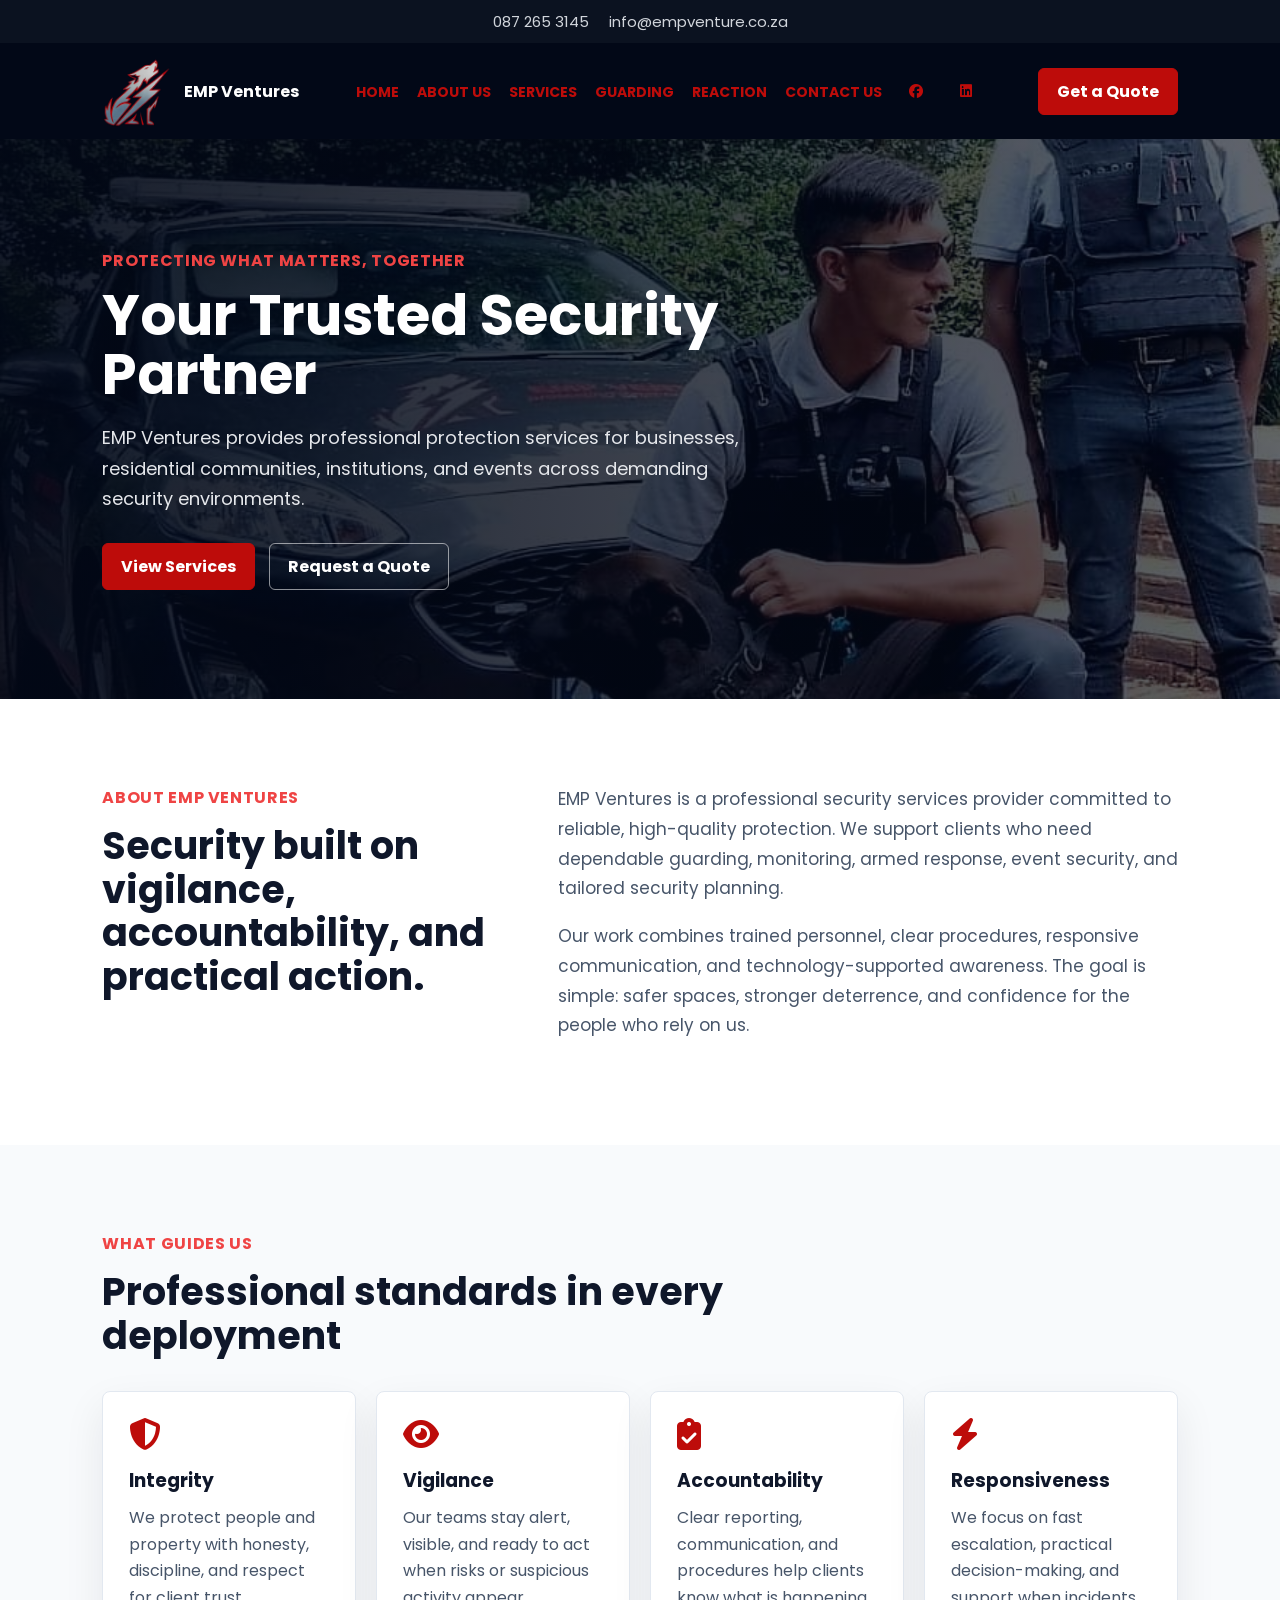
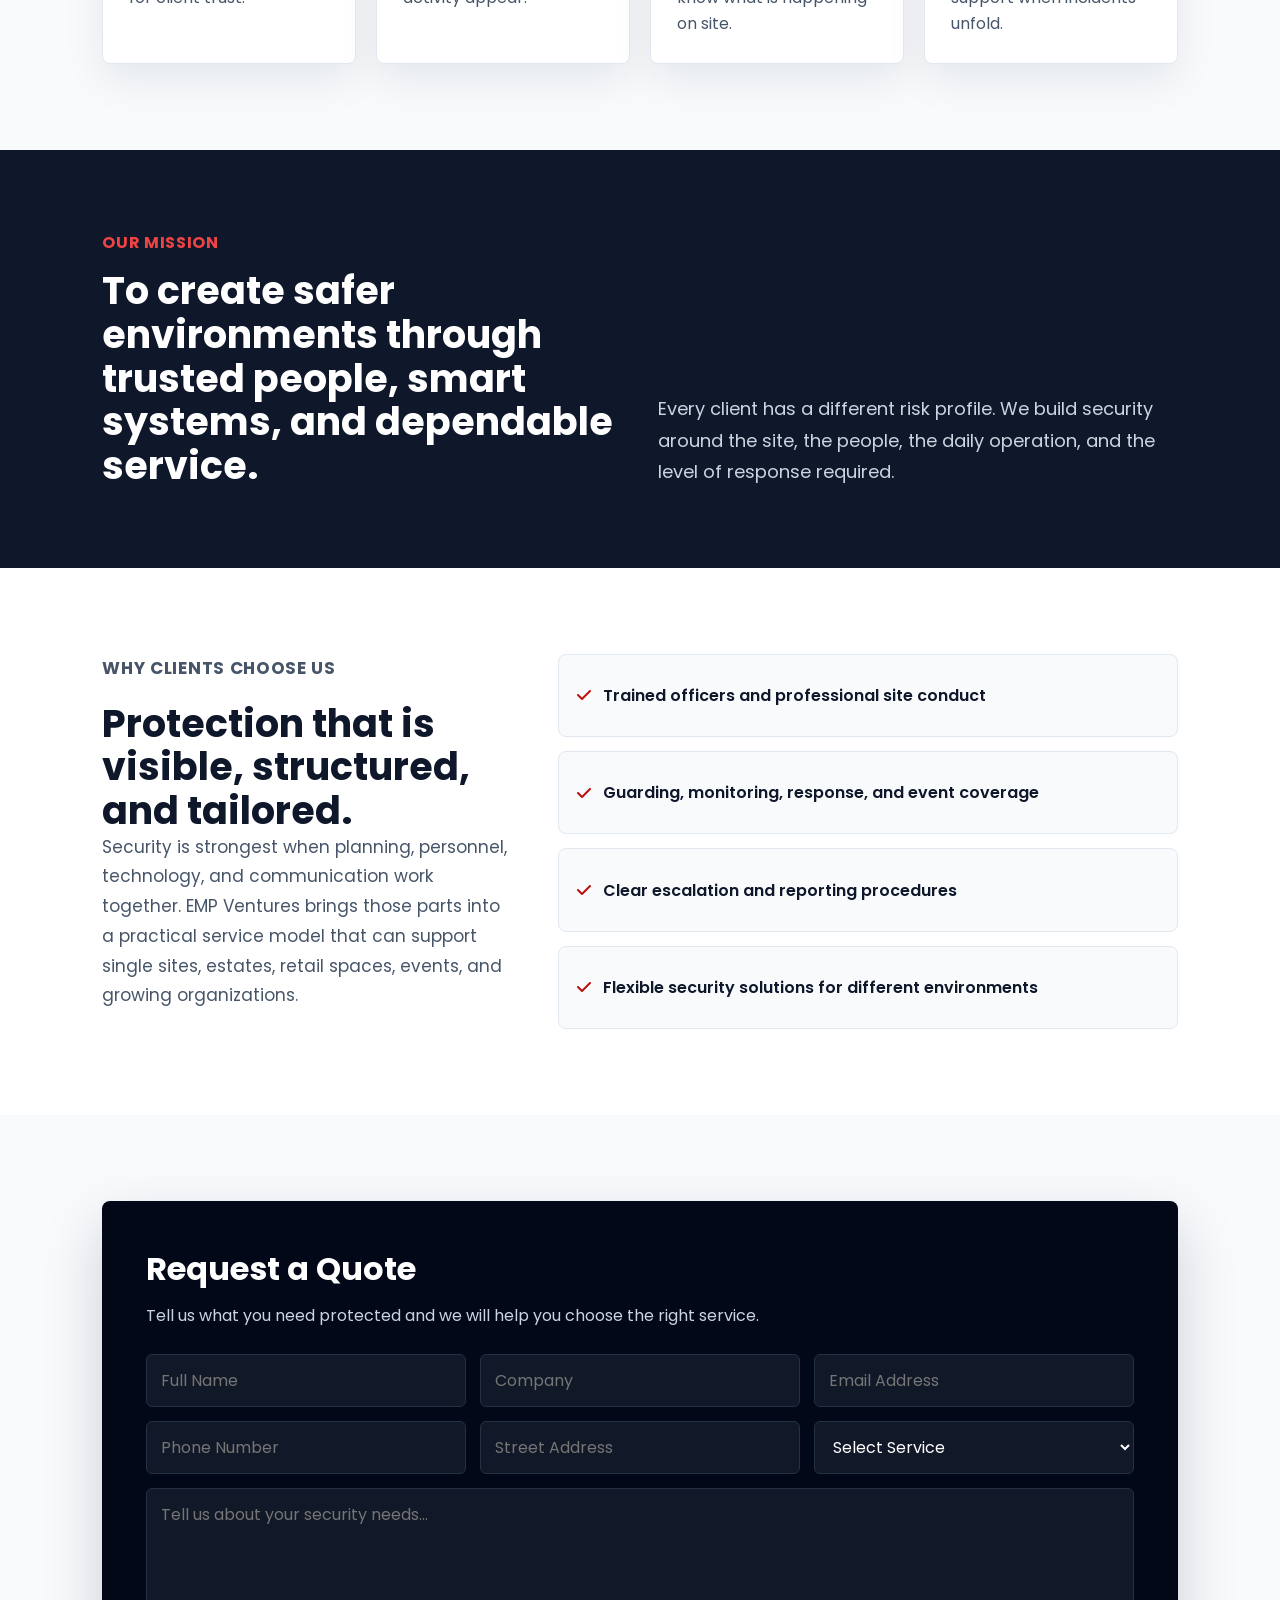
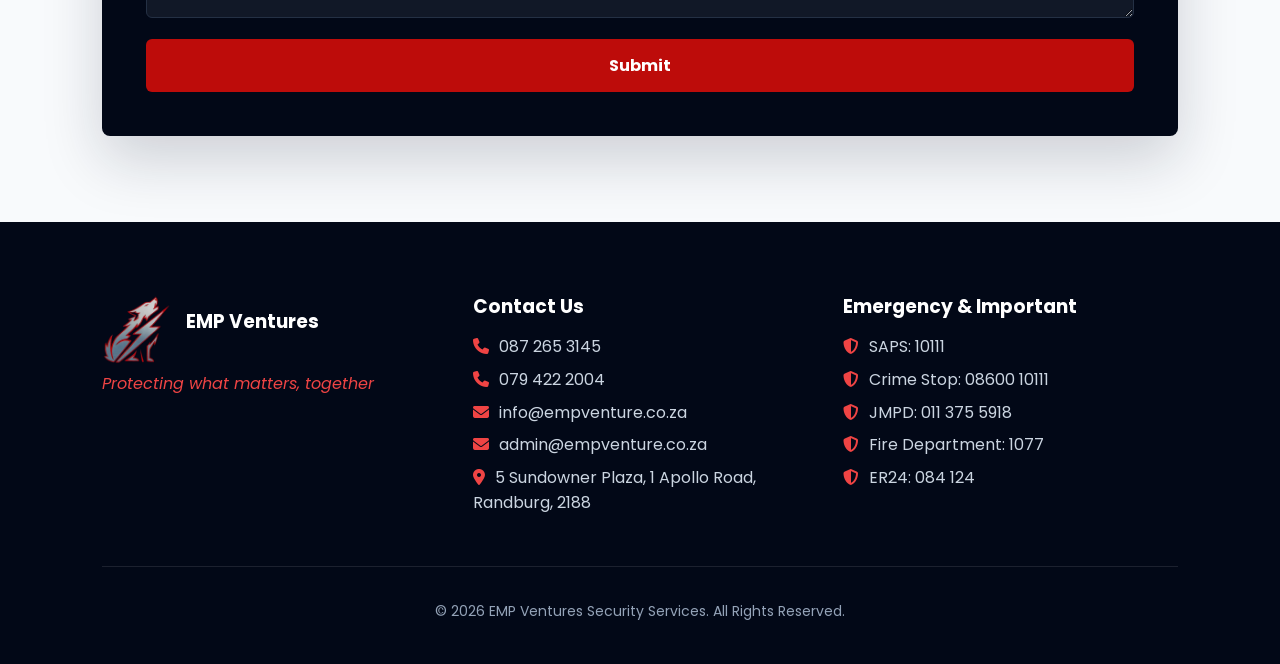
==== About.html @ 0e872306 "Initial commit" ====
<!DOCTYPE html>
<html lang="en">
<head>
    <meta charset="UTF-8">
    <meta name="viewport" content="width=device-width, initial-scale=1.0">
    <meta name="description" content="Learn about EMP Ventures, a professional security company focused on reliable protection, vigilance, accountability, and client-focused service.">
    <title>About Us | EMP Ventures Security Services</title>
    <link rel="stylesheet" href="about.css">
    <link rel="stylesheet" href="https://cdnjs.cloudflare.com/ajax/libs/font-awesome/6.5.0/css/all.min.css">
    <link href="https://fonts.googleapis.com/css2?family=Poppins:wght@300;400;500;600;700&display=swap" rel="stylesheet">
    <link rel="icon" type="image/x-icon" href="images/favicon.ico">
    <script src="script.js" defer></script>
</head>
<body>

    <!-- top bar -->
    <div class="top-bar">
        <div class="top-left">
            <span>087 265 3145</span>
            <span><a href="mailto:info@empventure.co.za">info@empventure.co.za</a></span>
        </div>
    </div>

    <!-- navbar -->

    <header class="header">
        <a href="index.html" class="brand">
            <img src="images/emp-logo-transparent.png" alt="EMP Ventures logo" class="logo">
            <span>EMP Ventures</span>
        </a>

        <nav class="navbar" id="navbar">
            <ul class="nav-links">
                <li><a href="index.html">HOME</a></li>
                <li><a href="About.html">ABOUT US</a></li>

                <li class="dropdown">
                    <a href="Services.html">SERVICES</a>
                    <ul class="dropdown-menu">
                        <li><a href="monitering.html">CCTV Monitoring</a></li>
                        <li><a href="Guarding.html">Guarding</a></li>
                        <li><a href="Events.html">Event Security</a></li>
                        <li><a href="Services.html#specialized">Armed Escorts</a></li>
                        <li><a href="Services.html#specialized">Cash in Transit</a></li>
                    </ul>
                </li>
                <li><a href="Gaurding.html">GUARDING</a></li>
                <li class="dropdown">
                    <a href="Reaction.html">REACTION</a>
                    <ul class="dropdown-menu">
                        <li><a href="rapid.html">Auto Dispatch</a></li>
                        <li><a href="monitering.html">Off-site Monitoring</a></li>
                        <li><a href="Reaction.html">Armed Response</a></li>
                        <li><a href="Reaction.html">Proactive Patrols</a></li>
                    </ul>
                </li>
                <li><a href="Contact.html">CONTACT US</a></li>
                <li><a href="https://www.facebook.com/profile.php?id=61579485742280" class="icon" aria-label="EMP Ventures on Facebook"><i class="fa-brands fa-facebook"></i></a></li>
                <li><a href="https://www.linkedin.com/in/emp-venture-" class="icon" aria-label="EMP Ventures on LinkedIn"><i class="fa-brands fa-linkedin"></i></a></li>
            </ul>
        </nav>

        <a href="#quote" class="btn">Get a Quote</a>
    </header>

    <main>
        <section class="about-hero">
            <div class="hero-copy">
                <p class="eyebrow">Protecting what matters, together</p>
                <h1>Your Trusted Security Partner</h1>
                <p>EMP Ventures provides professional protection services for businesses, residential communities, institutions, and events across demanding security environments.</p>
                <div class="hero-actions">
                    <a href="Services.html" class="btn">View Services</a>
                    <a href="#quote" class="btn outline">Request a Quote</a>
                </div>
            </div>
        </section>

        <section class="about-intro">
            <div class="intro-copy">
                <p class="eyebrow">About EMP Ventures</p>
                <h2>Security built on vigilance, accountability, and practical action.</h2>
            </div>
            <div class="intro-text">
                <p>EMP Ventures is a professional security services provider committed to reliable, high-quality protection. We support clients who need dependable guarding, monitoring, armed response, event security, and tailored security planning.</p>
                <p>Our work combines trained personnel, clear procedures, responsive communication, and technology-supported awareness. The goal is simple: safer spaces, stronger deterrence, and confidence for the people who rely on us.</p>
            </div>
        </section>

        <section class="values-section">
            <div class="section-heading">
                <p class="eyebrow">What guides us</p>
                <h2>Professional standards in every deployment</h2>
            </div>
            <div class="values-grid">
                <article class="value-card">
                    <i class="fa-solid fa-shield-halved"></i>
                    <h3>Integrity</h3>
                    <p>We protect people and property with honesty, discipline, and respect for client trust.</p>
                </article>
                <article class="value-card">
                    <i class="fa-solid fa-eye"></i>
                    <h3>Vigilance</h3>
                    <p>Our teams stay alert, visible, and ready to act when risks or suspicious activity appear.</p>
                </article>
                <article class="value-card">
                    <i class="fa-solid fa-clipboard-check"></i>
                    <h3>Accountability</h3>
                    <p>Clear reporting, communication, and procedures help clients know what is happening on site.</p>
                </article>
                <article class="value-card">
                    <i class="fa-solid fa-bolt"></i>
                    <h3>Responsiveness</h3>
                    <p>We focus on fast escalation, practical decision-making, and support when incidents unfold.</p>
                </article>
            </div>
        </section>

        <section class="mission-band">
            <div>
                <p class="eyebrow">Our mission</p>
                <h2>To create safer environments through trusted people, smart systems, and dependable service.</h2>
            </div>
            <p>Every client has a different risk profile. We build security around the site, the people, the daily operation, and the level of response required.</p>
        </section>

        <section class="why-section">
            <div class="why-copy">
                <p class="eyebrow">Why clients choose us</p>
                <h2>Protection that is visible, structured, and tailored.</h2>
                <p>Security is strongest when planning, personnel, technology, and communication work together. EMP Ventures brings those parts into a practical service model that can support single sites, estates, retail spaces, events, and growing organizations.</p>
            </div>
            <div class="why-list">
                <div><i class="fa-solid fa-check"></i><span>Trained officers and professional site conduct</span></div>
                <div><i class="fa-solid fa-check"></i><span>Guarding, monitoring, response, and event coverage</span></div>
                <div><i class="fa-solid fa-check"></i><span>Clear escalation and reporting procedures</span></div>
                <div><i class="fa-solid fa-check"></i><span>Flexible security solutions for different environments</span></div>
            </div>
        </section>

        <section class="quote" id="quote">
            <div class="quote-container">
                <form action="mailto:tatumkunert444@gmail.com" method="POST" enctype="text/plain">
                    <h2>Request a Quote</h2>
                    <p>Tell us what you need protected and we will help you choose the right service.</p>
                    <div class="input-group">
                        <input type="text" name="full_name" placeholder="Full Name" required>
                        <input type="text" name="company" placeholder="Company" required>
                        <input type="email" name="email" placeholder="Email Address" required>
                    </div>
                    <div class="input-group">
                        <input type="tel" name="phone" placeholder="Phone Number" required>
                        <input type="text" name="address" placeholder="Street Address" required>
                        <select name="service" required>
                            <option value="">Select Service</option>
                            <option>Guarding Services</option>
                            <option>CCTV Monitoring</option>
                            <option>Armed Response</option>
                            <option>Event Security</option>
                        </select>
                    </div>
                    <textarea name="message" placeholder="Tell us about your security needs..." required></textarea>
                    <button type="submit">Submit</button>
                </form>
            </div>
        </section>
    </main>

    <footer class="footer">
        <div class="footer-container">
            <div class="footer-col">
                <div class="footer-brand">
                    <img src="images/emp-logo-transparent.png" alt="EMP Ventures logo" class="logo">
                    <h3>EMP Ventures</h3>
                </div>
                <p class="slogan">Protecting what matters, together</p>
            </div>
            <div class="footer-col">
                <h3>Contact Us</h3>
                <p><i class="fas fa-phone"></i>087 265 3145</p>
                <p><i class="fas fa-phone"></i>079 422 2004</p>
                <p><i class="fas fa-envelope"></i><a href="mailto:info@empventure.co.za">info@empventure.co.za</a></p>
                <p><i class="fas fa-envelope"></i><a href="mailto:admin@empventure.co.za">admin@empventure.co.za</a></p>
                <p><i class="fas fa-map-marker-alt"></i>5 Sundowner Plaza, 1 Apollo Road, Randburg, 2188</p>
            </div>
            <div class="footer-col">
                <h3>Emergency & Important</h3>
                <p><i class="fas fa-shield-alt"></i>SAPS: 10111</p>
                <p><i class="fas fa-shield-alt"></i>Crime Stop: 08600 10111</p>
                <p><i class="fas fa-shield-alt"></i>JMPD: 011 375 5918</p>
                <p><i class="fas fa-shield-alt"></i>Fire Department: 1077</p>
                <p><i class="fas fa-shield-alt"></i>ER24: 084 124</p>
            </div>
        </div>
        <div class="footer-bottom">
            <p>© 2026 EMP Ventures Security Services. All Rights Reserved.</p>
        </div>
    </footer>
</body>
</html>
---- about.css ----
* {
    box-sizing: border-box;
}

html {
    scroll-behavior: smooth;
}

body {
    margin: 0;
    background: #f8fafc;
    color: #0f172a;
    font-family: 'Poppins', sans-serif;
}

a {
    color: inherit;
}

.top-bar {
    background: #0b1220;
    color: #d1d5db;
    padding: 10px 8%;
    font-size: 15px;
}

.top-left {
    display: flex;
    justify-content: center;
    gap: 20px;
    flex-wrap: wrap;
}

.top-bar a {
    color: #d1d5db;
    text-decoration: none;
}

.top-bar a:hover {
    color: #ef4444;
}

.header {
    position: sticky;
    top: 0;
    z-index: 1000;
    display: flex;
    align-items: center;
    justify-content: space-between;
    gap: 24px;
    padding: 12px 8%;
    background: #020817;
    color: #bd0c0a;
}

.brand {
    display: flex;
    align-items: center;
    gap: 10px;
    color: white;
    text-decoration: none;
    font-weight: 700;
    white-space: nowrap;
}

.logo {
    width: 72px;
    height: auto;
    display: block;
}

.nav-links {
    display: flex;
    align-items: center;
    gap: 18px;
    margin: 0;
    padding: 0;
    list-style: none;
}

.nav-links a {
    color: #bd0c0a;
    font-size: 14px;
    font-weight: 700;
    text-decoration: none;
}

.nav-links a:hover,
.nav-links a:focus {
    color: white;
}

.dropdown {
    position: relative;
}

.dropdown-menu {
    position: absolute;
    top: 100%;
    left: 0;
    min-width: 220px;
    padding: 8px;
    margin: 10px 0 0;
    list-style: none;
    background: #111827;
    border: 1px solid rgba(255, 255, 255, 0.08);
    border-radius: 8px;
    box-shadow: 0 18px 35px rgba(0, 0, 0, 0.35);
    opacity: 0;
    visibility: hidden;
    transform: translateY(8px);
    transition: opacity 0.2s ease, transform 0.2s ease, visibility 0.2s ease;
}

.dropdown:hover .dropdown-menu,
.dropdown:focus-within .dropdown-menu {
    opacity: 1;
    visibility: visible;
    transform: translateY(0);
}

.dropdown-menu a {
    display: block;
    padding: 10px 12px;
    color: white;
    font-weight: 500;
    border-radius: 6px;
}

.dropdown-menu a:hover,
.dropdown-menu a:focus {
    background: rgba(189, 12, 10, 0.16);
    color: #ff6b6b;
}

.icon {
    display: inline-flex;
    align-items: center;
    justify-content: center;
    width: 32px;
    height: 32px;
}

.btn {
    display: inline-flex;
    align-items: center;
    justify-content: center;
    min-height: 42px;
    padding: 10px 18px;
    background: #bd0c0a;
    color: white;
    border: 1px solid #bd0c0a;
    border-radius: 6px;
    font-weight: 700;
    text-decoration: none;
    transition: background 0.2s ease, border-color 0.2s ease, color 0.2s ease;
}

.btn:hover,
.btn:focus {
    background: #111827;
    border-color: #111827;
}

.btn.outline {
    background: transparent;
    border-color: rgba(255, 255, 255, 0.55);
}

.btn.outline:hover,
.btn.outline:focus {
    background: white;
    color: #111827;
}

.about-hero {
    min-height: 560px;
    display: flex;
    align-items: center;
    padding: 90px 8%;
    color: white;
    background:
        linear-gradient(90deg, rgba(2, 8, 23, 0.92), rgba(2, 8, 23, 0.62)),
        url("images/about-us.jpeg") center/cover no-repeat;
}

.hero-copy {
    max-width: 760px;
}

.eyebrow {
    margin: 0 0 14px;
    color: #ef4444;
    font-weight: 700;
    letter-spacing: 0.04em;
    text-transform: uppercase;
}

.about-hero h1 {
    margin: 0 0 18px;
    font-size: 56px;
    line-height: 1.05;
}

.about-hero p:not(.eyebrow) {
    max-width: 680px;
    color: #e5e7eb;
    font-size: 18px;
    line-height: 1.7;
}

.hero-actions {
    display: flex;
    gap: 14px;
    flex-wrap: wrap;
    margin-top: 28px;
}

.about-intro,
.why-section {
    display: grid;
    grid-template-columns: minmax(0, 1fr) minmax(300px, 620px);
    gap: 48px;
    padding: 86px 8%;
    background: white;
}

.about-intro h2,
.section-heading h2,
.mission-band h2,
.why-section h2 {
    margin: 0;
    color: #0f172a;
    font-size: 38px;
    line-height: 1.15;
}

.intro-text p,
.why-copy p {
    margin: 0 0 18px;
    color: #475569;
    font-size: 17px;
    line-height: 1.75;
}

.values-section {
    padding: 86px 8%;
    background: #f8fafc;
}

.section-heading {
    max-width: 760px;
    margin-bottom: 34px;
}

.values-grid {
    display: grid;
    grid-template-columns: repeat(4, minmax(0, 1fr));
    gap: 20px;
}

.value-card {
    padding: 26px;
    background: white;
    border: 1px solid #e2e8f0;
    border-radius: 8px;
    box-shadow: 0 16px 40px rgba(15, 23, 42, 0.08);
}

.value-card i {
    color: #bd0c0a;
    font-size: 32px;
    margin-bottom: 16px;
}

.value-card h3 {
    margin: 0 0 10px;
    color: #0f172a;
}

.value-card p {
    margin: 0;
    color: #475569;
    line-height: 1.65;
}

.mission-band {
    display: grid;
    grid-template-columns: minmax(0, 1fr) minmax(300px, 520px);
    gap: 40px;
    align-items: end;
    padding: 80px 8%;
    background: #0f172a;
    color: white;
}

.mission-band h2 {
    color: white;
}

.mission-band p:not(.eyebrow) {
    margin: 0;
    color: #cbd5e1;
    font-size: 18px;
    line-height: 1.75;
}

.why-list {
    display: grid;
    gap: 14px;
}

.why-list div {
    display: flex;
    align-items: center;
    gap: 12px;
    padding: 18px;
    background: #f8fafc;
    border: 1px solid #e2e8f0;
    border-radius: 8px;
    color: #0f172a;
    font-weight: 600;
}

.why-list i {
    color: #bd0c0a;
}

.quote {
    padding: 86px 8%;
    background: #f8fafc;
}

.quote-container {
    max-width: 1120px;
    margin: 0 auto;
}

form {
    padding: 44px;
    background: #020817;
    color: white;
    border-radius: 8px;
    box-shadow: 0 24px 60px rgba(15, 23, 42, 0.18);
}

form h2 {
    margin: 0 0 10px;
    font-size: 32px;
}

form p {
    margin: 0 0 26px;
    color: #cbd5e1;
}

.input-group {
    display: grid;
    grid-template-columns: repeat(3, minmax(0, 1fr));
    gap: 14px;
    margin-bottom: 14px;
}

input,
select,
textarea {
    width: 100%;
    padding: 13px 14px;
    border: 1px solid #243044;
    border-radius: 6px;
    outline: none;
    background: #111827;
    color: white;
    font: inherit;
}

input:focus,
select:focus,
textarea:focus {
    border-color: #ef4444;
}

textarea {
    min-height: 130px;
    resize: vertical;
    margin-bottom: 14px;
}

button {
    width: 100%;
    padding: 14px;
    border: none;
    border-radius: 6px;
    background: #bd0c0a;
    color: white;
    font: inherit;
    font-weight: 700;
    cursor: pointer;
}

button:hover,
button:focus {
    background: #8f0908;
}

.footer {
    padding: 70px 8% 28px;
    background: #020817;
    color: #cbd5e1;
}

.footer-container {
    display: grid;
    grid-template-columns: repeat(3, minmax(0, 1fr));
    gap: 36px;
}

.footer-brand {
    display: flex;
    align-items: center;
    gap: 12px;
}

.footer-col h3 {
    margin: 0 0 14px;
    color: white;
}

.footer-col p {
    margin: 8px 0;
    line-height: 1.55;
}

.footer-col i {
    margin-right: 10px;
    color: #ef4444;
}

.footer-col a {
    color: #cbd5e1;
    text-decoration: none;
}

.footer-col a:hover,
.footer-col a:focus {
    color: #ef4444;
}

.slogan {
    color: #ef4444;
    font-style: italic;
}

.footer-bottom {
    margin-top: 42px;
    padding-top: 20px;
    border-top: 1px solid rgba(255, 255, 255, 0.1);
    color: #94a3b8;
    text-align: center;
    font-size: 14px;
}

@media (max-width: 1100px) {
    .header {
        align-items: flex-start;
        flex-direction: column;
    }

    .nav-links {
        flex-wrap: wrap;
    }

    .values-grid {
        grid-template-columns: repeat(2, minmax(0, 1fr));
    }

    .about-intro,
    .mission-band,
    .why-section,
    .input-group,
    .footer-container {
        grid-template-columns: 1fr;
    }
}

@media (max-width: 680px) {
    .about-hero {
        min-height: auto;
        padding: 72px 6%;
    }

    .about-hero h1 {
        font-size: 40px;
    }

    .about-intro,
    .values-section,
    .mission-band,
    .why-section,
    .quote,
    .footer {
        padding-left: 6%;
        padding-right: 6%;
    }

    .values-grid {
        grid-template-columns: 1fr;
    }

    form {
        padding: 28px;
    }
}
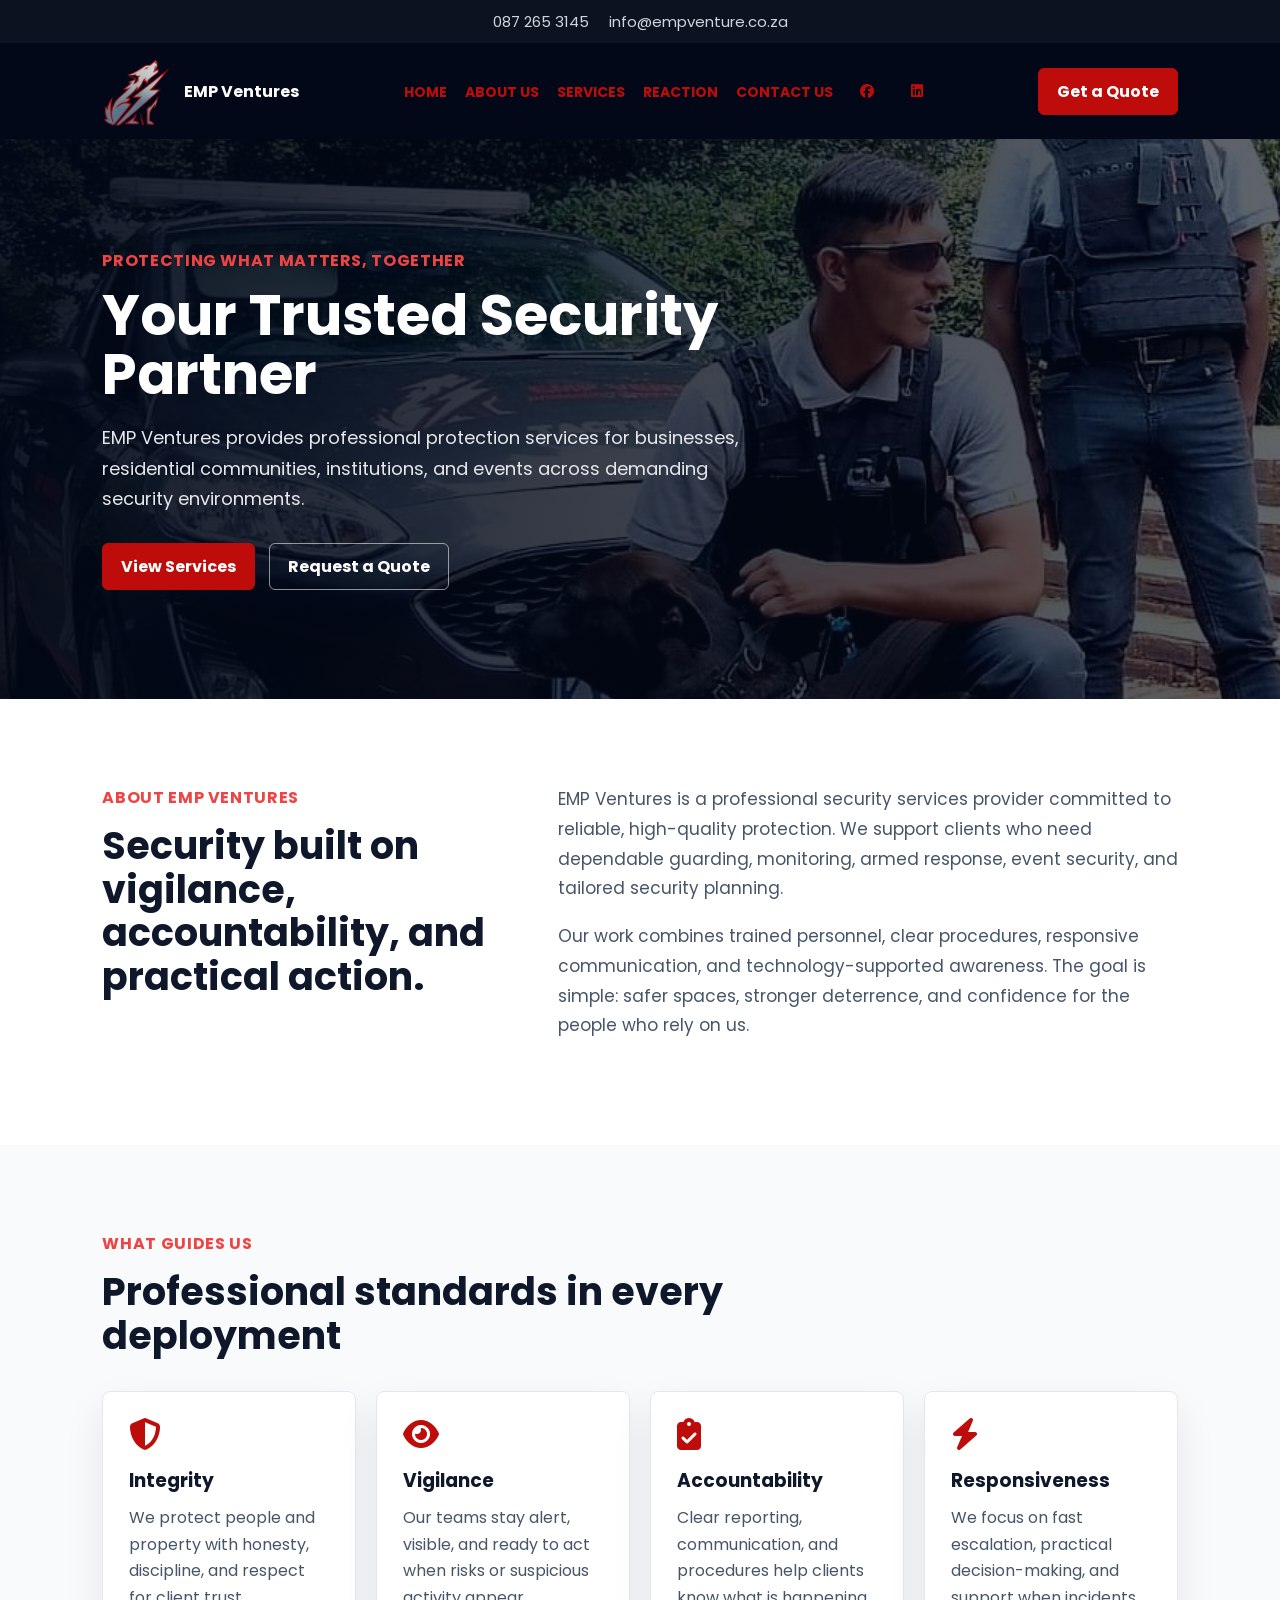
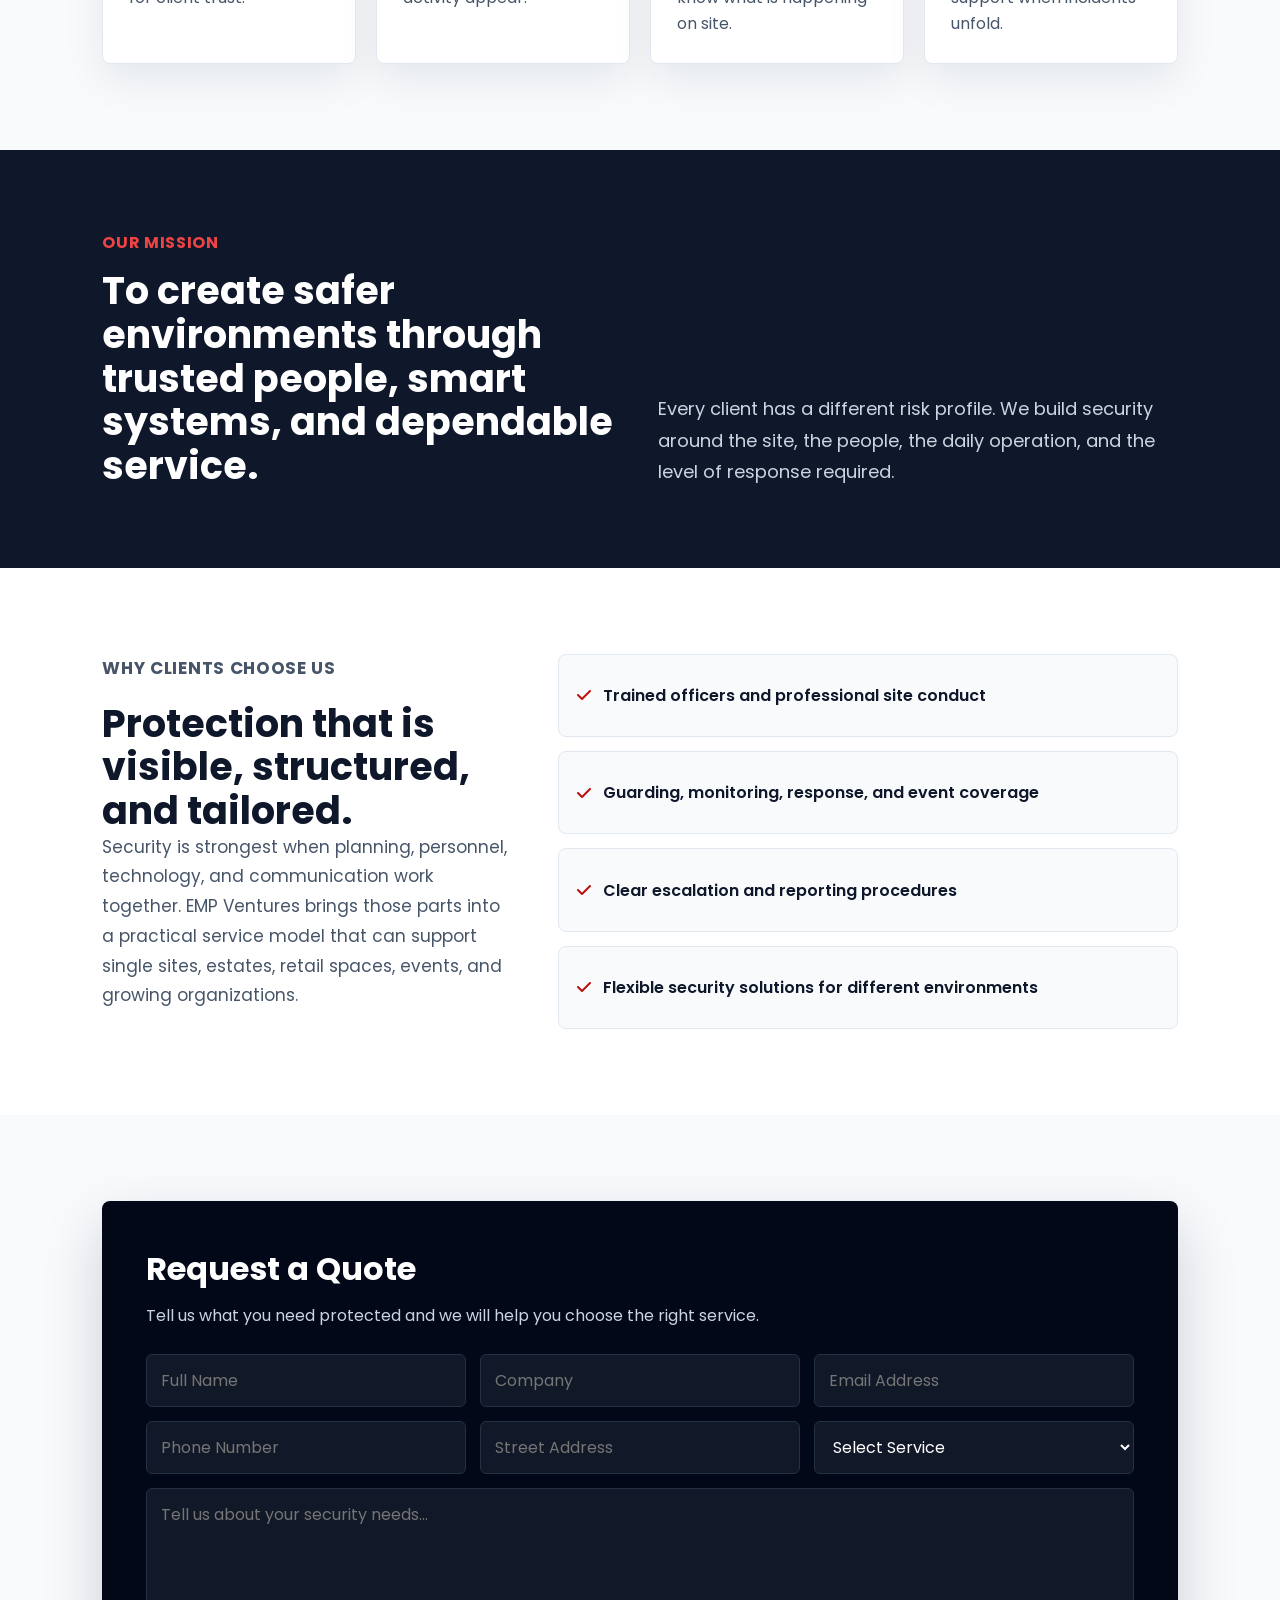
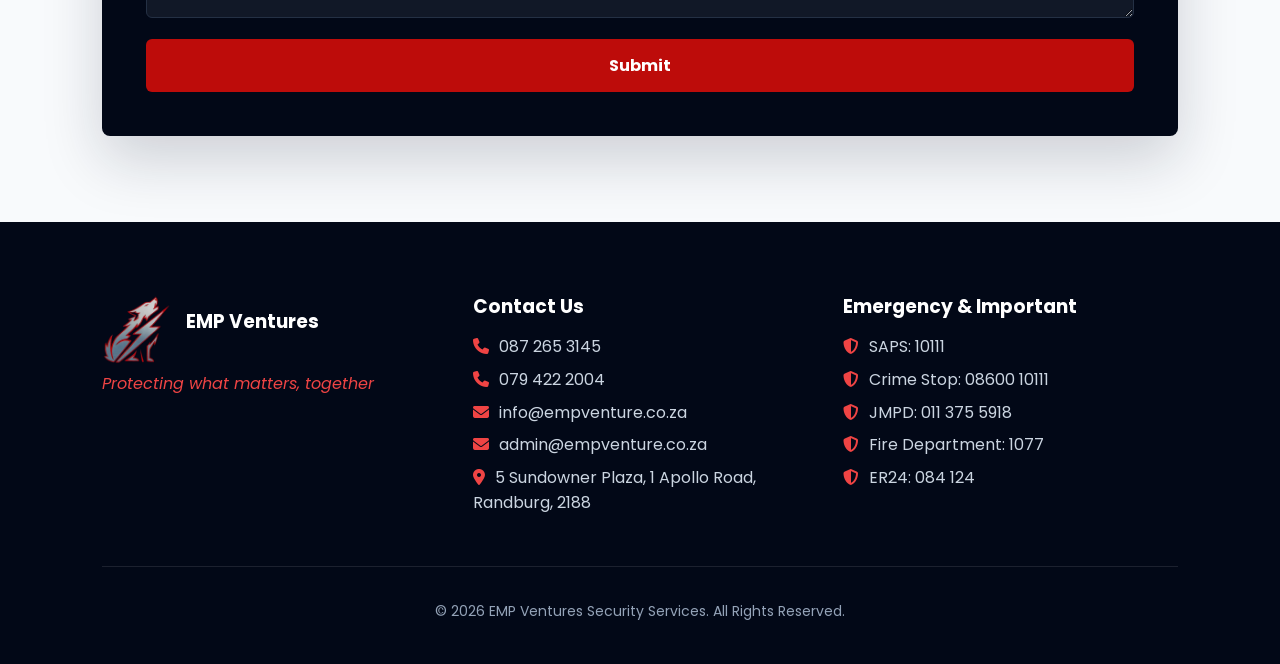
==== commit a715e2a1: "added working code and images" ====
--- a/About.html
+++ b/About.html
@@ -22,7 +22,6 @@
     </div>
 
     <!-- navbar -->
-
     <header class="header">
         <a href="index.html" class="brand">
             <img src="images/emp-logo-transparent.png" alt="EMP Ventures logo" class="logo">
@@ -33,25 +32,23 @@
             <ul class="nav-links">
                 <li><a href="index.html">HOME</a></li>
                 <li><a href="About.html">ABOUT US</a></li>
-
                 <li class="dropdown">
                     <a href="Services.html">SERVICES</a>
                     <ul class="dropdown-menu">
+                        <li><a href="Gaurding.html">Guarding</a></li>
                         <li><a href="monitering.html">CCTV Monitoring</a></li>
-                        <li><a href="Guarding.html">Guarding</a></li>
                         <li><a href="Events.html">Event Security</a></li>
                         <li><a href="Services.html#specialized">Armed Escorts</a></li>
-                        <li><a href="Services.html#specialized">Cash in Transit</a></li>
+                        <li><a href="CashTransit.html">Cash in Transit</a></li>
                     </ul>
                 </li>
-                <li><a href="Gaurding.html">GUARDING</a></li>
                 <li class="dropdown">
                     <a href="Reaction.html">REACTION</a>
                     <ul class="dropdown-menu">
                         <li><a href="rapid.html">Auto Dispatch</a></li>
                         <li><a href="monitering.html">Off-site Monitoring</a></li>
                         <li><a href="Reaction.html">Armed Response</a></li>
-                        <li><a href="Reaction.html">Proactive Patrols</a></li>
+                        <li><a href="ProactivePatrols.html">Proactive Patrols</a></li>
                     </ul>
                 </li>
                 <li><a href="Contact.html">CONTACT US</a></li>
@@ -137,12 +134,12 @@
                 <div><i class="fa-solid fa-check"></i><span>Flexible security solutions for different environments</span></div>
             </div>
         </section>
-
         <section class="quote" id="quote">
             <div class="quote-container">
                 <form action="mailto:tatumkunert444@gmail.com" method="POST" enctype="text/plain">
                     <h2>Request a Quote</h2>
                     <p>Tell us what you need protected and we will help you choose the right service.</p>
+
                     <div class="input-group">
                         <input type="text" name="full_name" placeholder="Full Name" required>
                         <input type="text" name="company" placeholder="Company" required>
@@ -157,6 +154,11 @@
                             <option>CCTV Monitoring</option>
                             <option>Armed Response</option>
                             <option>Event Security</option>
+                            <option>Armed Escorts</option>
+                            <option>Cash in Transit</option>
+                            <option>Proactive Patrols</option>
+                            <option>Auto Dispatch</option>
+                            <option>Off-site Monitoring</option>
                         </select>
                     </div>
                     <textarea name="message" placeholder="Tell us about your security needs..." required></textarea>
@@ -184,7 +186,7 @@
                 <p><i class="fas fa-map-marker-alt"></i>5 Sundowner Plaza, 1 Apollo Road, Randburg, 2188</p>
             </div>
             <div class="footer-col">
-                <h3>Emergency & Important</h3>
+                <h3>Emergency &amp; Important</h3>
                 <p><i class="fas fa-shield-alt"></i>SAPS: 10111</p>
                 <p><i class="fas fa-shield-alt"></i>Crime Stop: 08600 10111</p>
                 <p><i class="fas fa-shield-alt"></i>JMPD: 011 375 5918</p>
--- a/about.css
+++ b/about.css
@@ -120,7 +120,7 @@
 }
 
 .dropdown-menu a {
-    display: block;
+    display: flex;
     padding: 10px 12px;
     color: white;
     font-weight: 500;
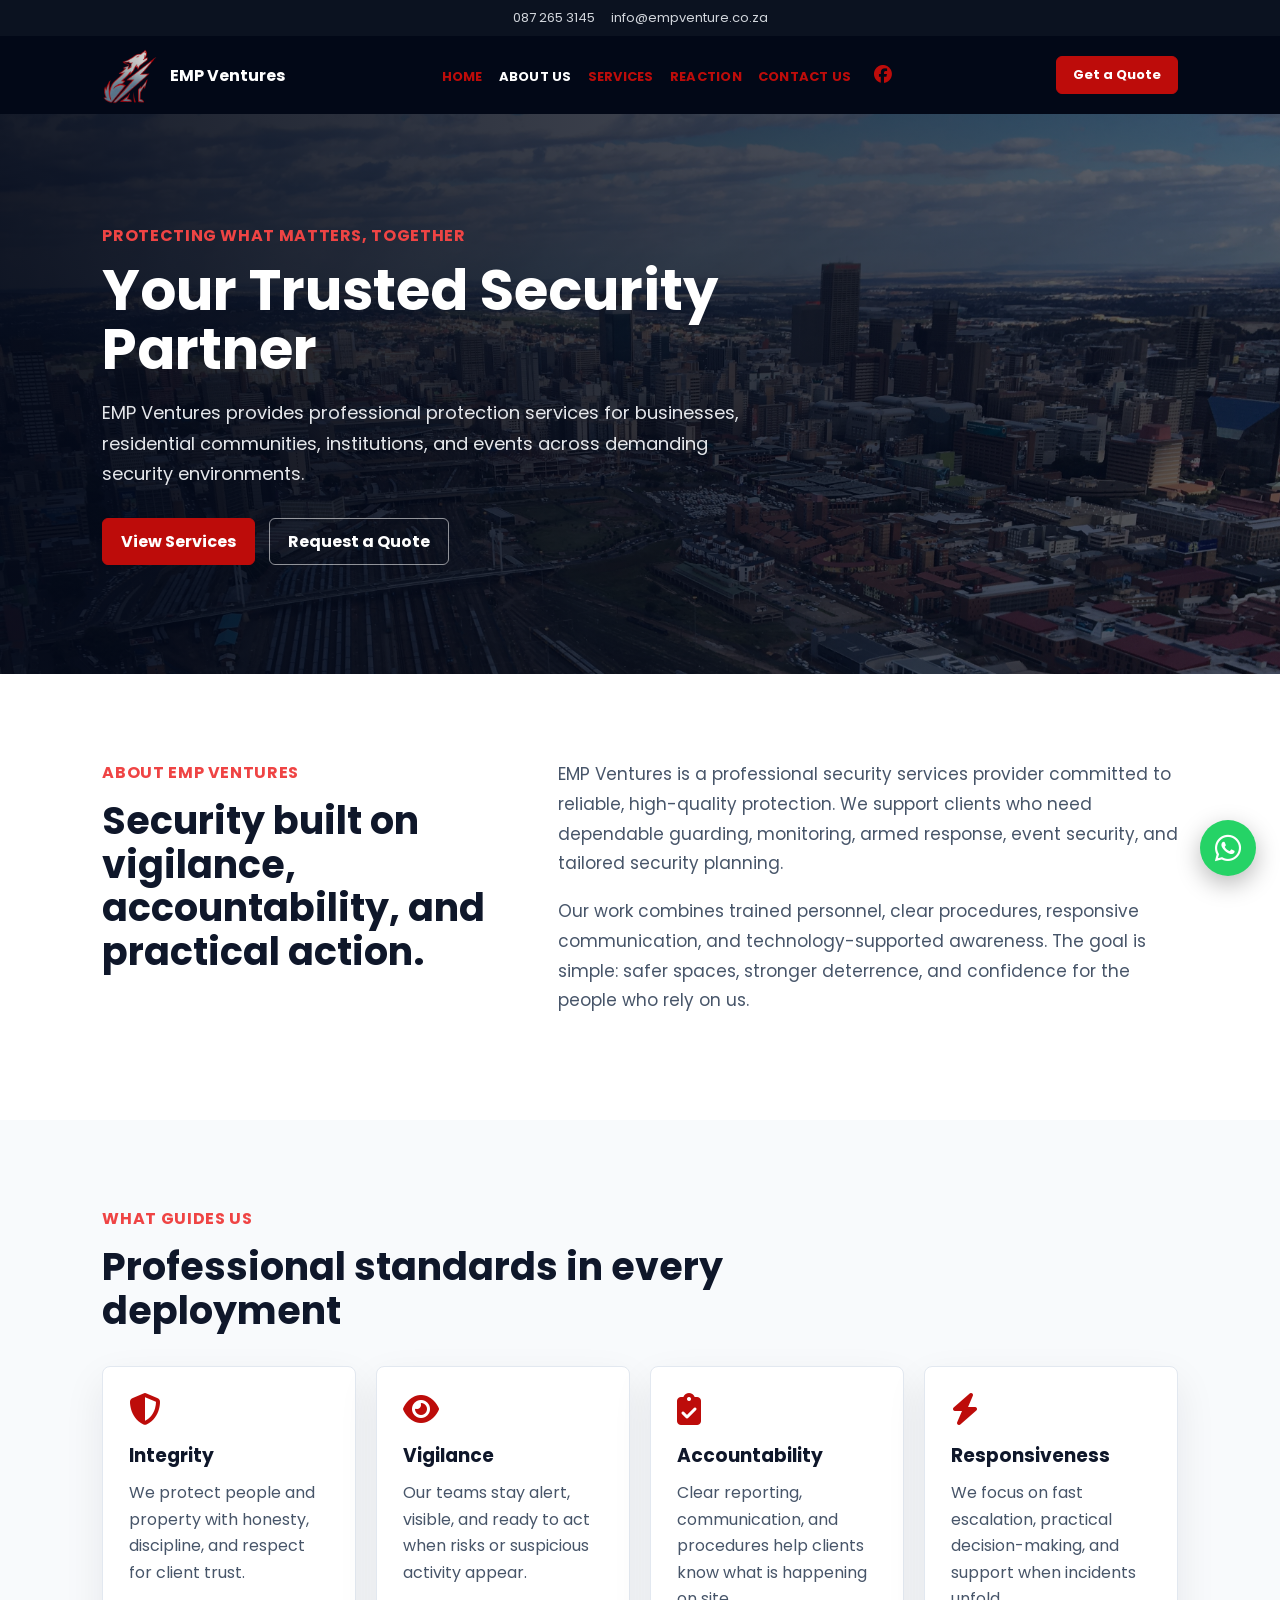
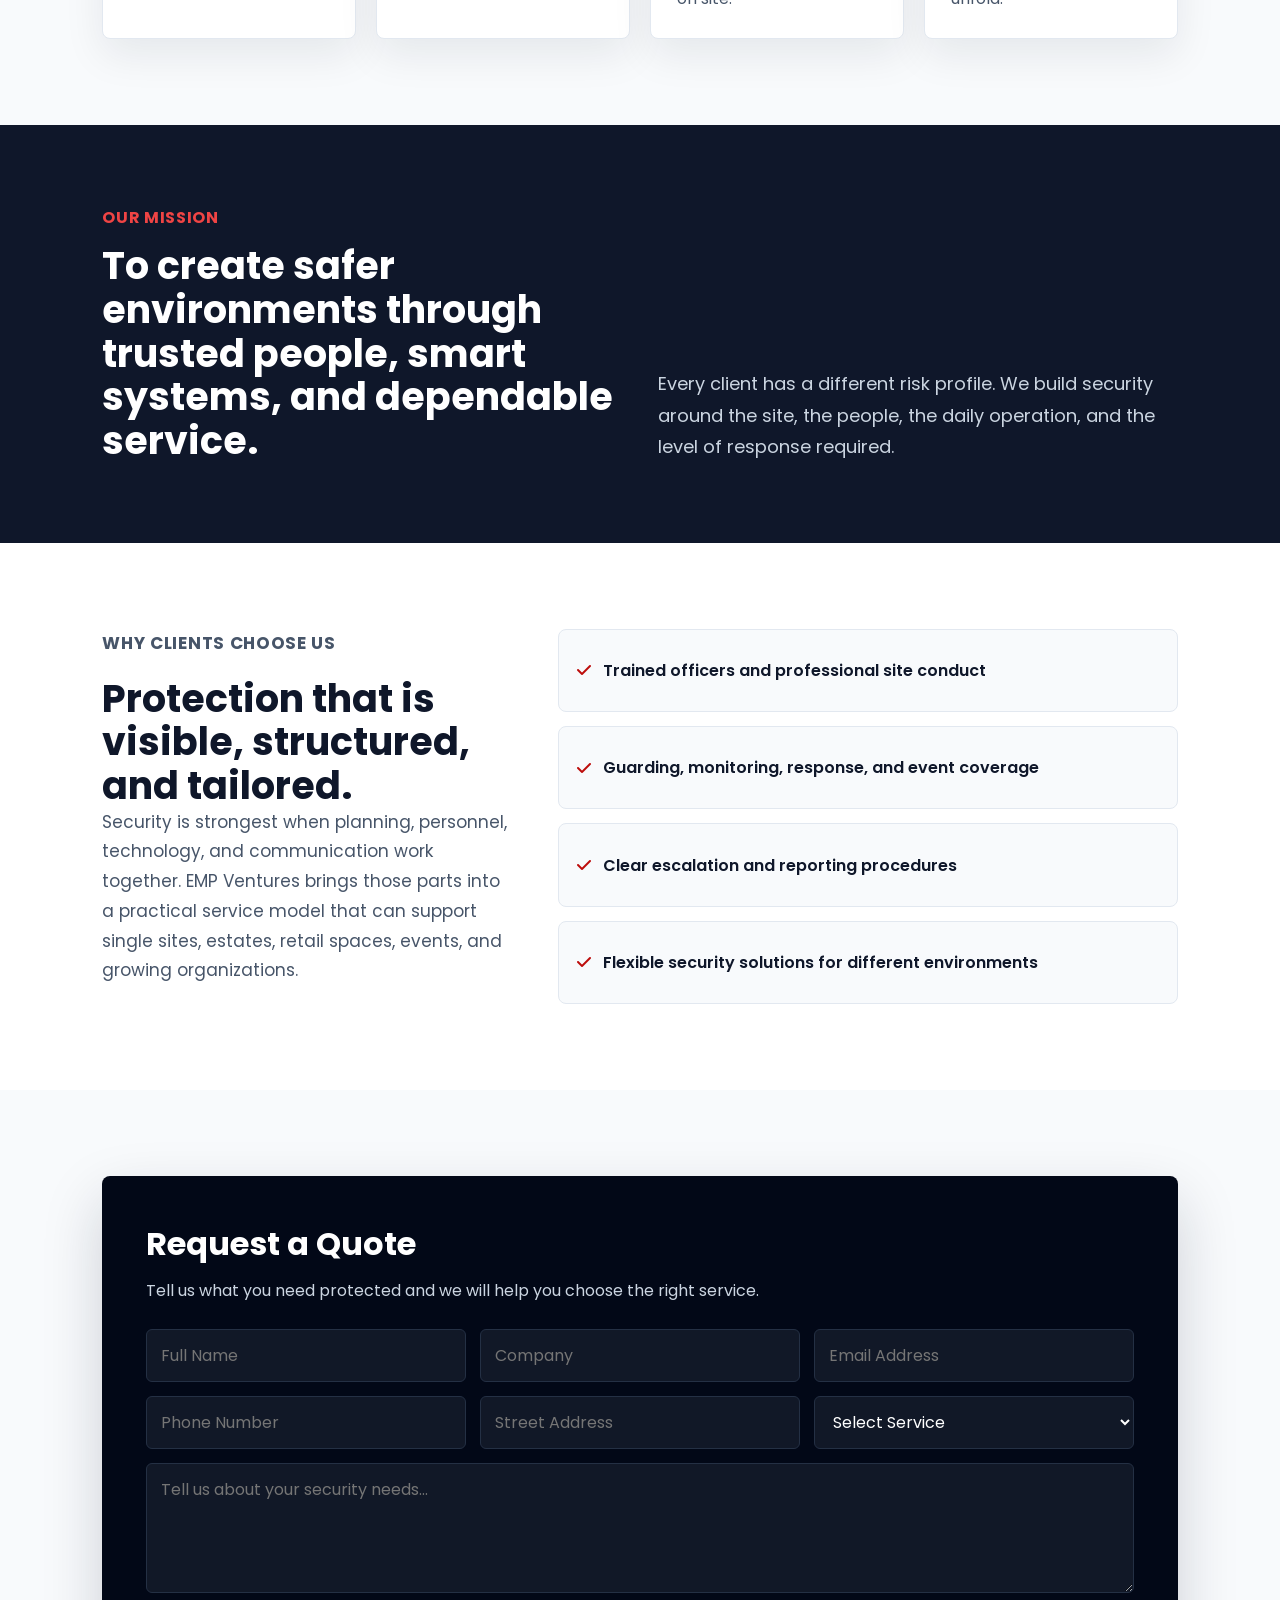
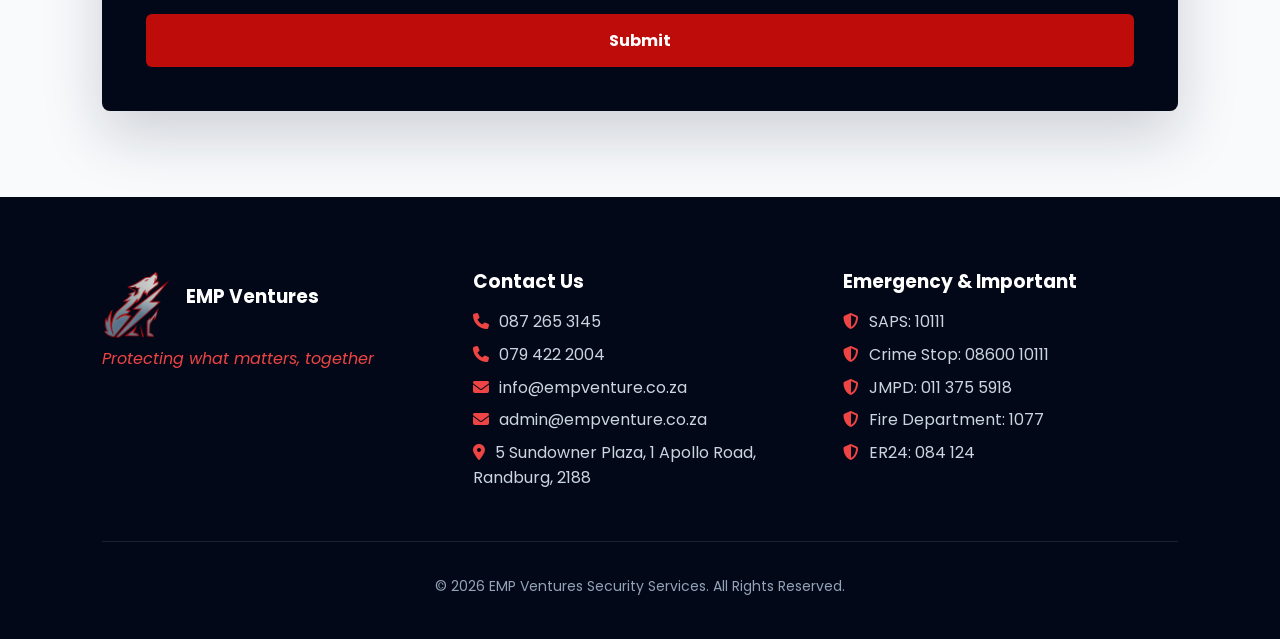
==== commit 0238d94d: "Final site updates: fix forms, rename pages, mobile nav" ====
--- a/About.html
+++ b/About.html
@@ -6,6 +6,7 @@
     <meta name="description" content="Learn about EMP Ventures, a professional security company focused on reliable protection, vigilance, accountability, and client-focused service.">
     <title>About Us | EMP Ventures Security Services</title>
     <link rel="stylesheet" href="about.css">
+    <link rel="stylesheet" href="shared.css">
     <link rel="stylesheet" href="https://cdnjs.cloudflare.com/ajax/libs/font-awesome/6.5.0/css/all.min.css">
     <link href="https://fonts.googleapis.com/css2?family=Poppins:wght@300;400;500;600;700&display=swap" rel="stylesheet">
     <link rel="icon" type="image/x-icon" href="images/favicon.ico">
@@ -28,6 +29,10 @@
             <span>EMP Ventures</span>
         </a>
 
+        <button class="nav-toggle" id="nav-toggle" type="button" aria-label="Toggle navigation" aria-expanded="false">
+            <i class="fa-solid fa-bars"></i>
+        </button>
+
         <nav class="navbar" id="navbar">
             <ul class="nav-links">
                 <li><a href="index.html">HOME</a></li>
@@ -35,8 +40,8 @@
                 <li class="dropdown">
                     <a href="Services.html">SERVICES</a>
                     <ul class="dropdown-menu">
-                        <li><a href="Gaurding.html">Guarding</a></li>
-                        <li><a href="monitering.html">CCTV Monitoring</a></li>
+                        <li><a href="Guarding.html">Guarding</a></li>
+                        <li><a href="Monitoring.html">CCTV Monitoring</a></li>
                         <li><a href="Events.html">Event Security</a></li>
                         <li><a href="Services.html#specialized">Armed Escorts</a></li>
                         <li><a href="CashTransit.html">Cash in Transit</a></li>
@@ -46,18 +51,17 @@
                     <a href="Reaction.html">REACTION</a>
                     <ul class="dropdown-menu">
                         <li><a href="rapid.html">Auto Dispatch</a></li>
-                        <li><a href="monitering.html">Off-site Monitoring</a></li>
+                        <li><a href="Monitoring.html">Off-site Monitoring</a></li>
                         <li><a href="Reaction.html">Armed Response</a></li>
                         <li><a href="ProactivePatrols.html">Proactive Patrols</a></li>
                     </ul>
                 </li>
                 <li><a href="Contact.html">CONTACT US</a></li>
                 <li><a href="https://www.facebook.com/profile.php?id=61579485742280" class="icon" aria-label="EMP Ventures on Facebook"><i class="fa-brands fa-facebook"></i></a></li>
-                <li><a href="https://www.linkedin.com/in/emp-venture-" class="icon" aria-label="EMP Ventures on LinkedIn"><i class="fa-brands fa-linkedin"></i></a></li>
             </ul>
         </nav>
 
-        <a href="#quote" class="btn">Get a Quote</a>
+        <a href="#quote" class="btn header-cta">Get a Quote</a>
     </header>
 
     <main>
@@ -136,7 +140,7 @@
         </section>
         <section class="quote" id="quote">
             <div class="quote-container">
-                <form action="mailto:tatumkunert444@gmail.com" method="POST" enctype="text/plain">
+                <form action="mailto:info@empventure.co.za" method="POST" enctype="text/plain">
                     <h2>Request a Quote</h2>
                     <p>Tell us what you need protected and we will help you choose the right service.</p>
 
@@ -198,5 +202,9 @@
             <p>© 2026 EMP Ventures Security Services. All Rights Reserved.</p>
         </div>
     </footer>
+
+    <a href="https://wa.me/27794222004" class="whatsapp-float" target="_blank" rel="noopener noreferrer" aria-label="Chat on WhatsApp">
+        <i class="fa-brands fa-whatsapp"></i>
+    </a>
 </body>
 </html>
--- a/about.css
+++ b/about.css
@@ -86,7 +86,9 @@
 }
 
 .nav-links a:hover,
-.nav-links a:focus {
+.nav-links a:focus,
+.nav-links > li > a.active,
+.nav-links > li.dropdown > a.active {
     color: white;
 }
 
@@ -181,7 +183,7 @@
     color: white;
     background:
         linear-gradient(90deg, rgba(2, 8, 23, 0.92), rgba(2, 8, 23, 0.62)),
-        url("images/about-us.jpeg") center/cover no-repeat;
+        url("images/Johannesburg_skyline_2017.jpg") center/cover no-repeat;
 }
 
 .hero-copy {
@@ -461,14 +463,6 @@
 }
 
 @media (max-width: 1100px) {
-    .header {
-        align-items: flex-start;
-        flex-direction: column;
-    }
-
-    .nav-links {
-        flex-wrap: wrap;
-    }
 
     .values-grid {
         grid-template-columns: repeat(2, minmax(0, 1fr));
--- a/shared.css
+++ b/shared.css
@@ -0,0 +1,503 @@
+/* ── Unified compact navbar (all pages) ── */
+.header {
+    position: sticky;
+    top: 0;
+    z-index: 1000;
+    display: flex;
+    align-items: center;
+    justify-content: space-between;
+    gap: 16px;
+    padding: 10px 8%;
+    background: #020817;
+    color: #bd0c0a;
+    transition: background 0.3s ease, padding 0.3s ease, box-shadow 0.3s ease, backdrop-filter 0.3s ease;
+}
+
+.header.scrolled {
+    padding: 6px 8%;
+    background: rgba(2, 8, 23, 0.78);
+    backdrop-filter: blur(12px);
+    -webkit-backdrop-filter: blur(12px);
+    box-shadow: 0 4px 24px rgba(0, 0, 0, 0.3);
+}
+
+.brand {
+    display: flex;
+    align-items: center;
+    gap: 10px;
+    color: white;
+    text-decoration: none;
+    font-weight: 700;
+    white-space: nowrap;
+    flex-shrink: 0;
+}
+
+.header .logo,
+.brand .logo {
+    width: 58px;
+    height: auto;
+    margin-bottom: 0;
+    display: block;
+    object-fit: contain;
+    transition: width 0.3s ease;
+}
+
+.header.scrolled .logo {
+    width: 48px;
+}
+
+.navbar {
+    display: flex;
+    align-items: center;
+    flex: 1;
+    justify-content: center;
+}
+
+.nav-links {
+    display: flex;
+    align-items: center;
+    gap: 16px;
+    margin: 0;
+    padding: 0;
+    list-style: none;
+}
+
+.nav-links a {
+    color: #bd0c0a;
+    font-size: 13px;
+    font-weight: 700;
+    text-decoration: none;
+    letter-spacing: 0.02em;
+}
+
+.nav-links a:hover,
+.nav-links a:focus,
+.nav-links > li > a.active,
+.nav-links > li.dropdown > a.active {
+    color: white !important;
+}
+
+.dropdown {
+    position: relative;
+}
+
+.dropdown-menu {
+    position: absolute;
+    top: 100%;
+    left: 0;
+    min-width: 220px;
+    padding: 8px;
+    margin: 8px 0 0;
+    list-style: none;
+    background: #111827;
+    border: 1px solid rgba(255, 255, 255, 0.08);
+    border-radius: 8px;
+    box-shadow: 0 18px 35px rgba(0, 0, 0, 0.35);
+    opacity: 0;
+    visibility: hidden;
+    transform: translateY(8px);
+    transition: opacity 0.2s ease, transform 0.2s ease, visibility 0.2s ease;
+}
+
+.dropdown:hover .dropdown-menu,
+.dropdown:focus-within .dropdown-menu {
+    opacity: 1;
+    visibility: visible;
+    transform: translateY(0);
+}
+
+.dropdown-menu a {
+    display: block;
+    padding: 10px 12px;
+    color: white;
+    font-weight: 500;
+    font-size: 14px;
+    border-radius: 6px;
+}
+
+.dropdown-menu a:hover,
+.dropdown-menu a:focus {
+    background: rgba(189, 12, 10, 0.16);
+    color: #ff6b6b;
+}
+
+.icon {
+    display: inline-flex;
+    align-items: center;
+    justify-content: center;
+    width: 32px;
+    height: 32px;
+}
+
+.icon i {
+    color: #bd0c0a;
+    font-size: 18px;
+    float: none;
+}
+
+.header .btn,
+.header-cta {
+    display: inline-flex;
+    align-items: center;
+    justify-content: center;
+    min-height: 38px;
+    padding: 8px 16px;
+    background: #bd0c0a;
+    color: white;
+    border: 1px solid #bd0c0a;
+    border-radius: 6px;
+    font-size: 13px;
+    font-weight: 700;
+    text-decoration: none;
+    white-space: nowrap;
+    flex-shrink: 0;
+    transition: background 0.2s ease, border-color 0.2s ease;
+}
+
+.header .btn:hover,
+.header .btn:focus,
+.header-cta:hover,
+.header-cta:focus {
+    background: #111827;
+    border-color: #111827;
+    color: white;
+}
+
+.nav-toggle {
+    display: none;
+    align-items: center;
+    justify-content: center;
+    width: 40px;
+    height: 40px;
+    margin-left: auto;
+    padding: 0;
+    border: 1px solid rgba(255, 255, 255, 0.2);
+    border-radius: 6px;
+    background: transparent;
+    color: white;
+    font-size: 18px;
+    cursor: pointer;
+    flex-shrink: 0;
+}
+
+.top-bar {
+    background: #0b1220;
+    color: #d1d5db;
+    padding: 8px 8%;
+    font-size: 13px;
+}
+
+.top-left {
+    display: flex;
+    justify-content: center;
+    gap: 16px;
+    flex-wrap: wrap;
+}
+
+.top-bar a {
+    color: #d1d5db;
+    text-decoration: none;
+}
+
+.top-bar a:hover {
+    color: #ef4444;
+}
+
+/* Active navigation */
+.nav-links > li > a.active,
+.nav-links > li.dropdown > a.active {
+    color: white !important;
+}
+
+/* Sticky WhatsApp button */
+.whatsapp-float {
+    position: fixed;
+    bottom: 24px;
+    right: 24px;
+    z-index: 1100;
+    display: flex;
+    align-items: center;
+    justify-content: center;
+    width: 56px;
+    height: 56px;
+    background: #25d366;
+    color: white;
+    border-radius: 50%;
+    font-size: 30px;
+    text-decoration: none;
+    box-shadow: 0 8px 24px rgba(0, 0, 0, 0.28);
+    transition: transform 0.2s ease, box-shadow 0.2s ease;
+}
+
+.whatsapp-float:hover,
+.whatsapp-float:focus {
+    color: white;
+    transform: scale(1.08);
+    box-shadow: 0 12px 28px rgba(0, 0, 0, 0.34);
+}
+
+.whatsapp-float i {
+    color: white;
+}
+
+/* Standard quote form */
+.quote {
+    background: #f8fafc;
+    padding: 86px 8%;
+    text-align: left;
+}
+
+.quote-container {
+    max-width: 1120px;
+    margin: 0 auto;
+}
+
+.quote form {
+    padding: 44px;
+    background: #020817;
+    color: white;
+    border-radius: 8px;
+    box-shadow: 0 24px 60px rgba(15, 23, 42, 0.18);
+}
+
+.quote form h2 {
+    margin: 0 0 10px;
+    font-size: 32px;
+}
+
+.quote form p {
+    margin: 0 0 26px;
+    color: #cbd5e1;
+}
+
+.quote .input-group {
+    display: grid;
+    grid-template-columns: repeat(3, minmax(0, 1fr));
+    gap: 14px;
+    margin-bottom: 14px;
+}
+
+.quote input,
+.quote select,
+.quote textarea {
+    width: 100%;
+    padding: 13px 14px;
+    border: 1px solid #243044;
+    border-radius: 6px;
+    outline: none;
+    background: #111827;
+    color: white;
+    font: inherit;
+}
+
+.quote input:focus,
+.quote select:focus,
+.quote textarea:focus {
+    border-color: #ef4444;
+}
+
+.quote textarea {
+    min-height: 130px;
+    resize: vertical;
+    margin-bottom: 14px;
+}
+
+.quote button {
+    width: 100%;
+    padding: 14px;
+    border: none;
+    border-radius: 6px;
+    background: #bd0c0a;
+    color: white;
+    font: inherit;
+    font-weight: 700;
+    cursor: pointer;
+}
+
+.quote button:hover,
+.quote button:focus {
+    background: #8f0908;
+    color: white;
+}
+
+/* ── Mobile navigation ── */
+@media (max-width: 960px) {
+    .header {
+        flex-wrap: wrap;
+        padding: 10px 5%;
+    }
+
+    .header.scrolled {
+        padding: 8px 5%;
+    }
+
+    .nav-toggle {
+        display: inline-flex;
+    }
+
+    .navbar {
+        display: none;
+        order: 4;
+        flex-basis: 100%;
+        width: 100%;
+        justify-content: flex-start;
+    }
+
+    .header.nav-open .navbar {
+        display: block;
+    }
+
+    .nav-links {
+        flex-direction: column;
+        align-items: stretch;
+        gap: 0;
+        padding: 12px 0 4px;
+    }
+
+    .nav-links > li {
+        border-bottom: 1px solid rgba(255, 255, 255, 0.08);
+    }
+
+    .nav-links > li > a {
+        display: block;
+        padding: 12px 4px;
+        font-size: 14px;
+    }
+
+    .dropdown-menu {
+        position: static;
+        opacity: 1;
+        visibility: visible;
+        transform: none;
+        margin: 0;
+        padding: 0 0 8px 12px;
+        background: transparent;
+        border: none;
+        box-shadow: none;
+        display: none;
+    }
+
+    .dropdown.open .dropdown-menu {
+        display: block;
+    }
+
+    .dropdown-menu a {
+        padding: 8px 4px;
+        font-size: 13px;
+    }
+
+    .header-cta {
+        order: 2;
+        margin-left: auto;
+        min-height: 36px;
+        padding: 6px 12px;
+        font-size: 12px;
+    }
+
+    .nav-toggle {
+        order: 3;
+        margin-left: 8px;
+    }
+}
+
+@media (max-width: 1050px) {
+    .quote .input-group {
+        grid-template-columns: 1fr;
+    }
+}
+
+/* ── Global mobile layout (all pages) ── */
+@media (max-width: 960px) {
+    .services-hero,
+    .page-hero,
+    .about-hero,
+    .contact-hero,
+    .reaction-hero,
+    .home-hero {
+        min-height: auto;
+        padding: 72px 5%;
+    }
+
+    .services-hero h1,
+    .page-hero h1,
+    .about-hero h1,
+    .contact-hero h1,
+    .reaction-hero h1 {
+        font-size: 34px;
+    }
+
+    .services-overview,
+    .service-process,
+    .armed-response-section,
+    .contact-details-section,
+    .support-band,
+    .page-intro,
+    .feature-grid-section,
+    .detail-band {
+        padding-left: 5%;
+        padding-right: 5%;
+    }
+
+    .service-grid,
+    .process-grid,
+    .feature-grid,
+    .response-grid,
+    .contact-wrapper {
+        grid-template-columns: 1fr !important;
+    }
+
+    .page-intro,
+    .response-intro,
+    .detail-band,
+    .support-band,
+    .hero-actions {
+        flex-direction: column;
+        align-items: stretch;
+    }
+
+    .hero-actions .btn,
+    .detail-band .btn {
+        width: 100%;
+        text-align: center;
+    }
+
+    .footer-container {
+        grid-template-columns: 1fr;
+        gap: 28px;
+    }
+
+    .section-heading h2 {
+        font-size: 28px;
+    }
+}
+
+@media (max-width: 680px) {
+    .quote {
+        padding: 60px 5%;
+    }
+
+    .quote form {
+        padding: 24px;
+    }
+
+    .quote form h2 {
+        font-size: 26px;
+    }
+
+    .whatsapp-float {
+        bottom: 18px;
+        right: 18px;
+        width: 52px;
+        height: 52px;
+        font-size: 28px;
+    }
+
+    .brand span {
+        font-size: 15px;
+    }
+
+    .top-bar {
+        font-size: 12px;
+        padding: 8px 5%;
+    }
+}
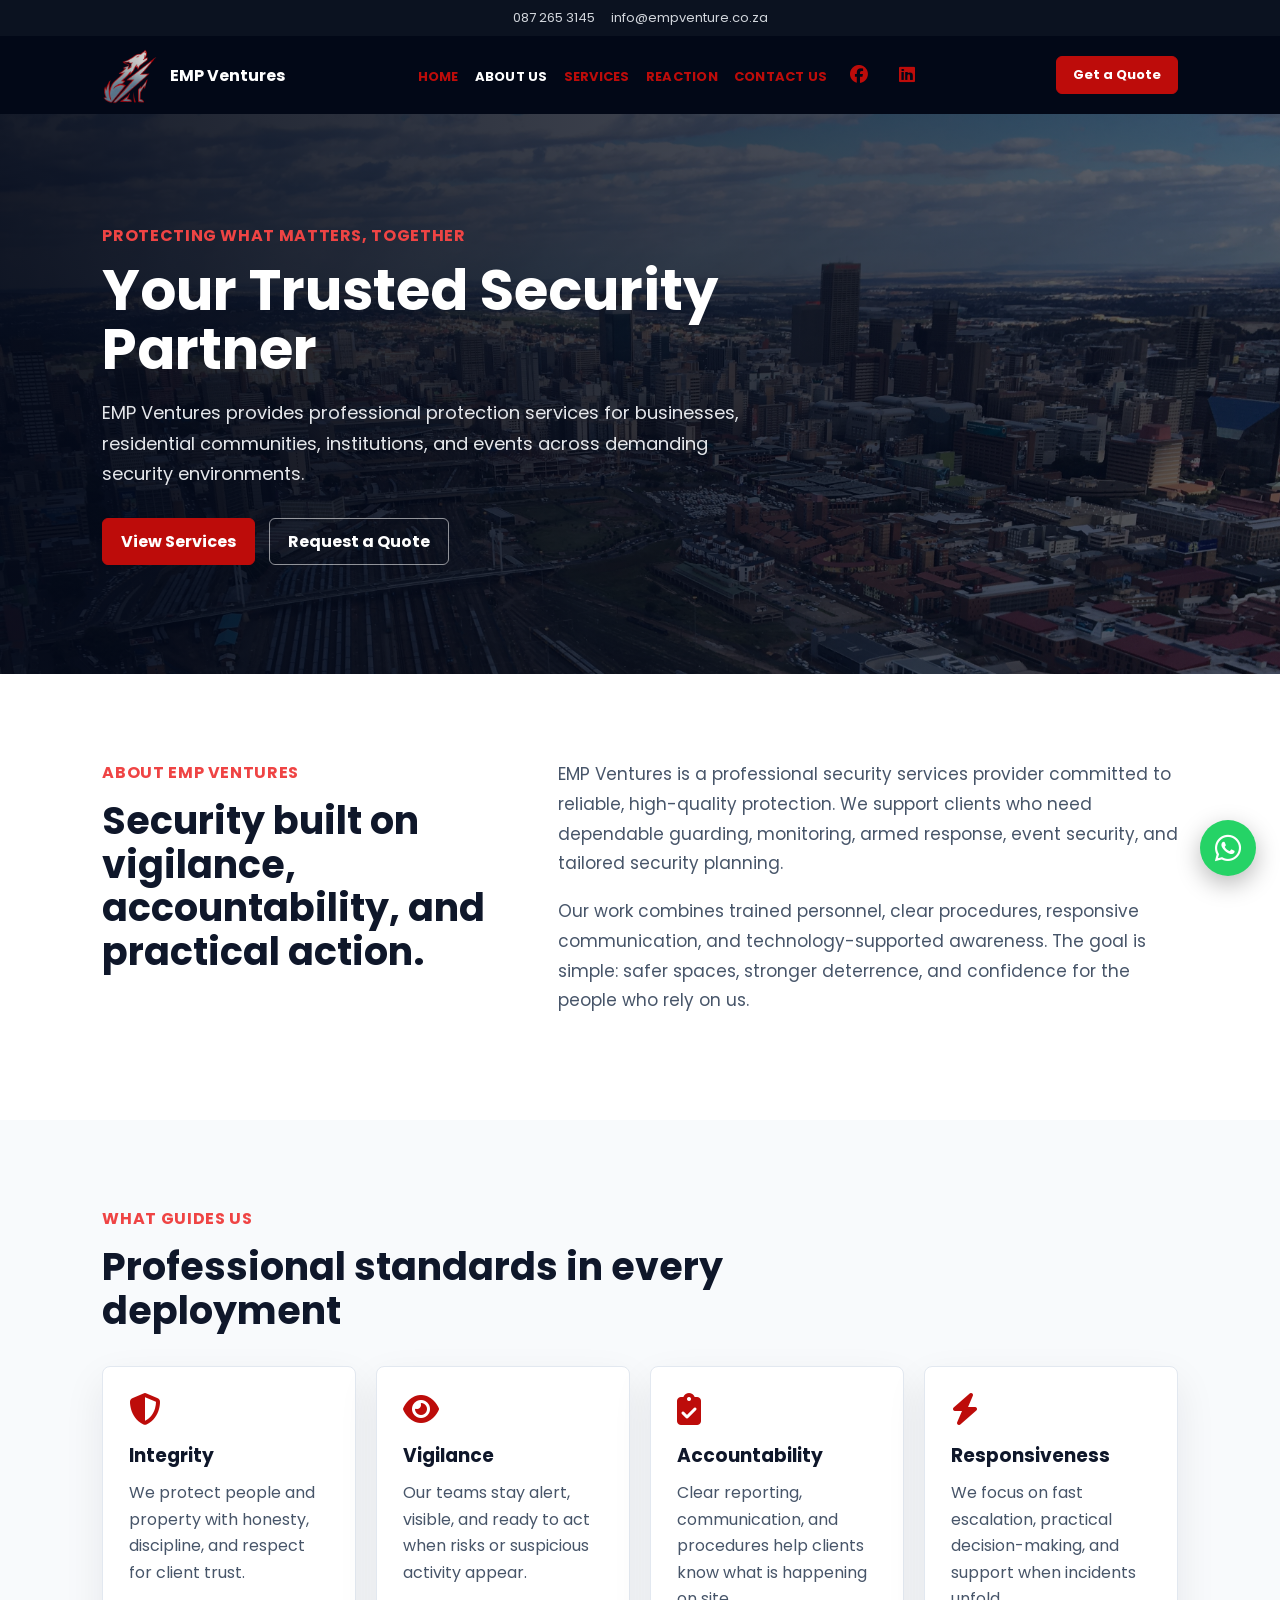
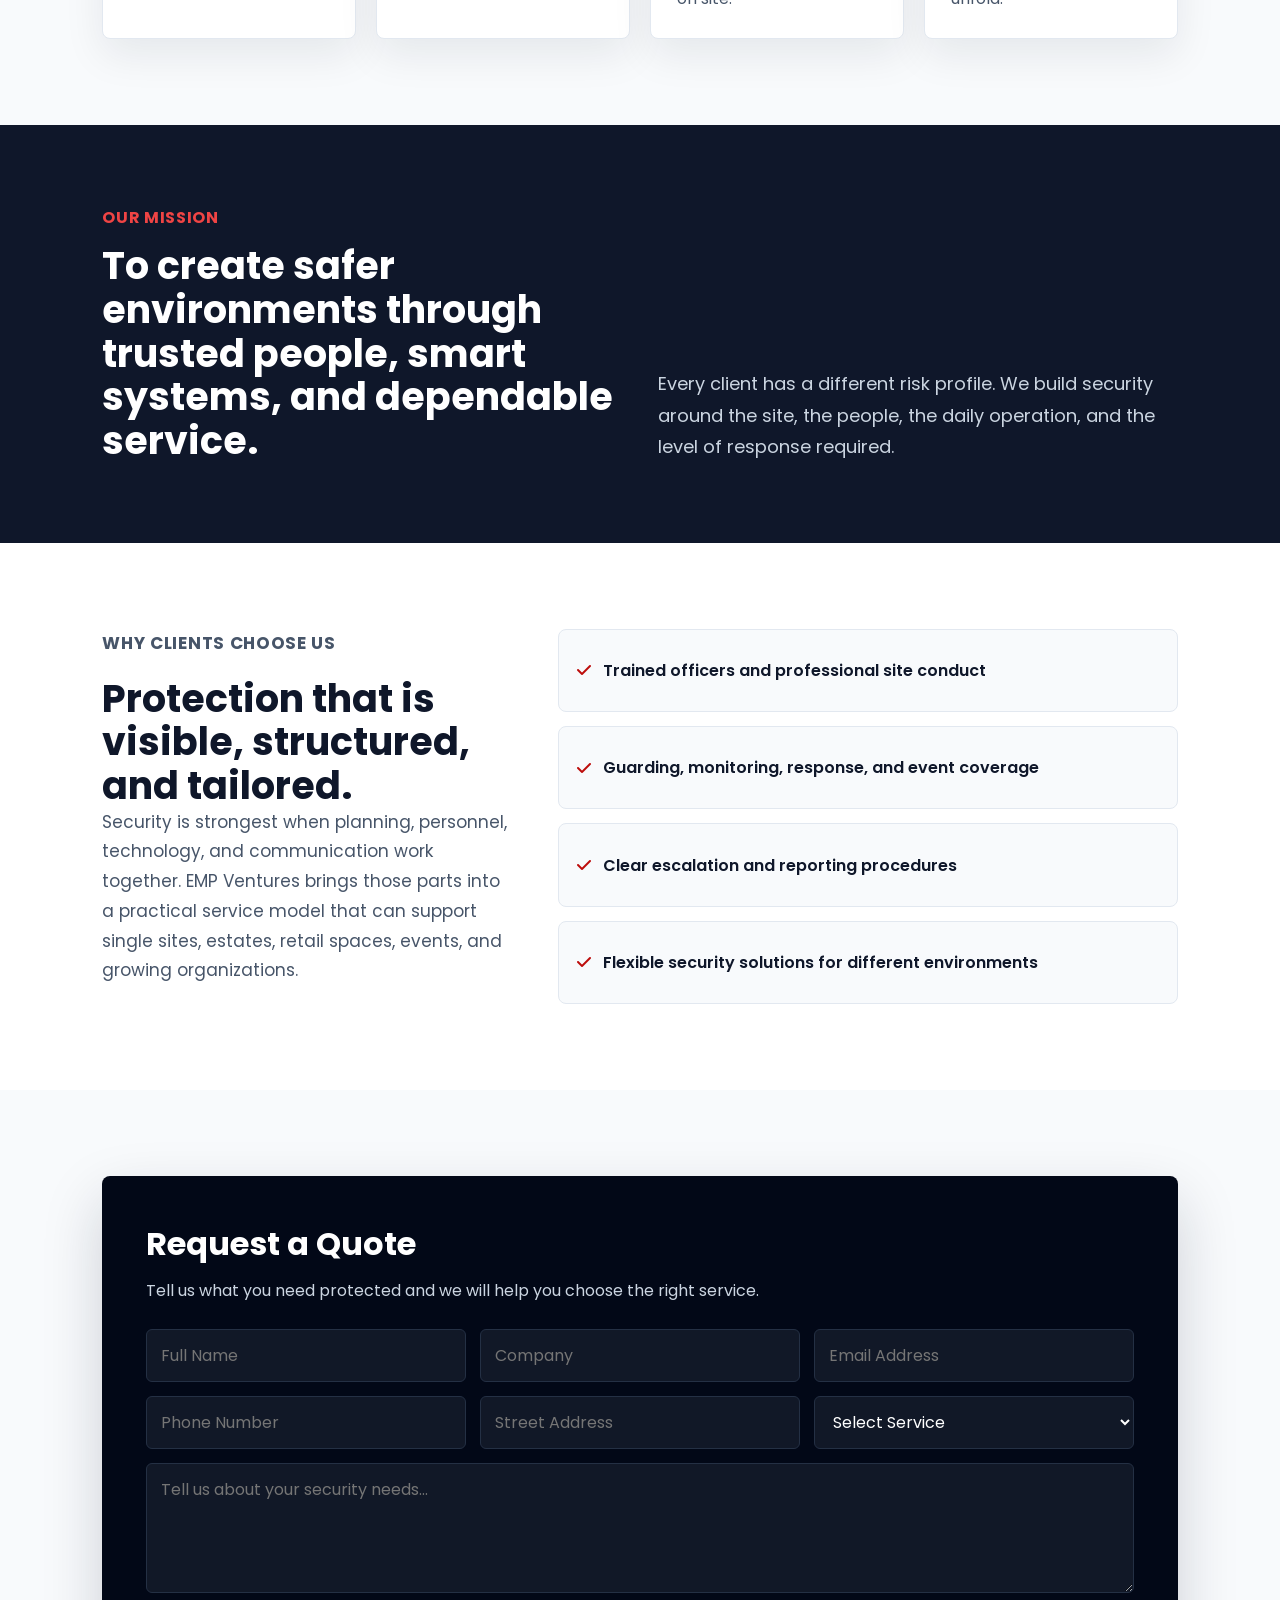
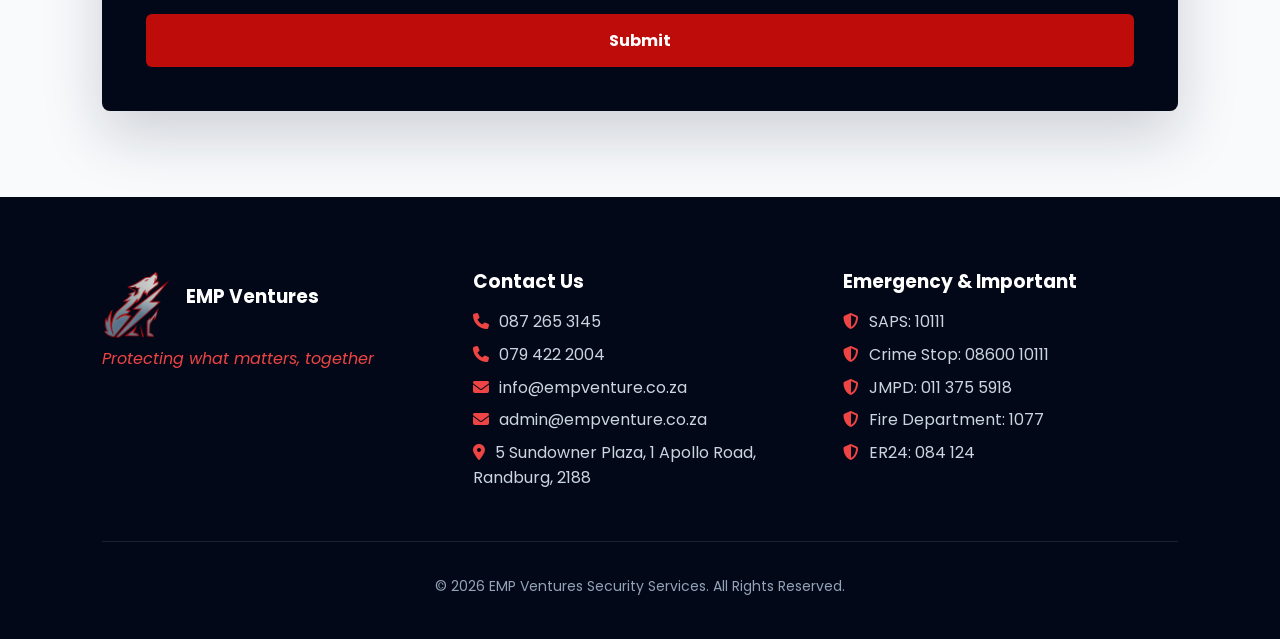
==== commit ea1905be: "Final site updates: fix forms, rename pages, mobile nav" ====
--- a/About.html
+++ b/About.html
@@ -58,12 +58,13 @@
                 </li>
                 <li><a href="Contact.html">CONTACT US</a></li>
                 <li><a href="https://www.facebook.com/profile.php?id=61579485742280" class="icon" aria-label="EMP Ventures on Facebook"><i class="fa-brands fa-facebook"></i></a></li>
+                <li><a href="https://www.linkedin.com/in/emp-venture-" class="icon" aria-label="EMP Ventures on Facebook"><i class="fa-brands fa-linkedin"></i></a></li>
             </ul>
         </nav>
 
         <a href="#quote" class="btn header-cta">Get a Quote</a>
     </header>
-
+<!-- hero section -->
     <main>
         <section class="about-hero">
             <div class="hero-copy">
@@ -138,6 +139,7 @@
                 <div><i class="fa-solid fa-check"></i><span>Flexible security solutions for different environments</span></div>
             </div>
         </section>
+        <!-- qoute section -->
         <section class="quote" id="quote">
             <div class="quote-container">
                 <form action="mailto:info@empventure.co.za" method="POST" enctype="text/plain">
@@ -171,7 +173,9 @@
             </div>
         </section>
     </main>
-
+<!-- foote
+ 8d 
+  -->
     <footer class="footer">
         <div class="footer-container">
             <div class="footer-col">
